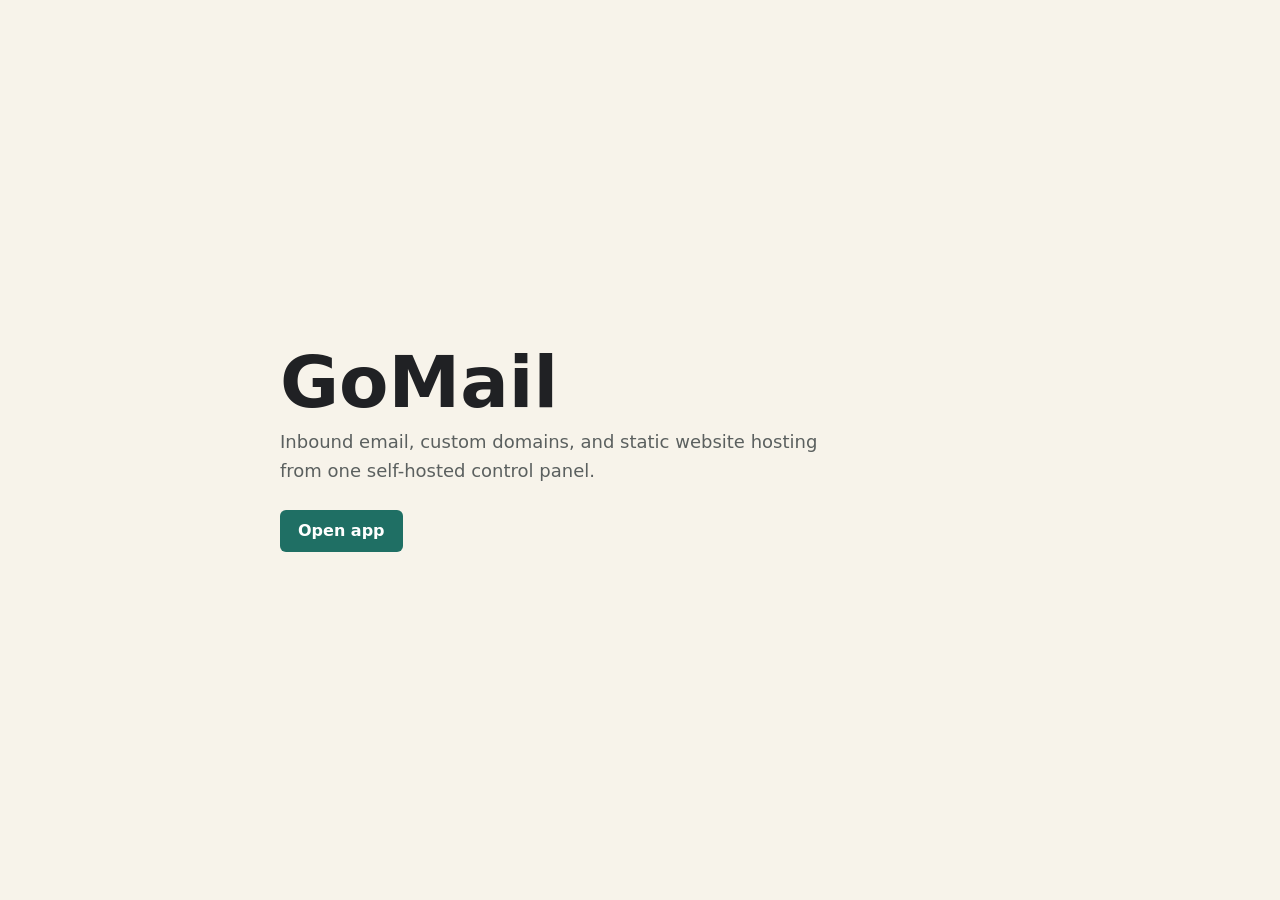
==== landing/index.html @ 21f45a92 "feat: workspace/teams, landing page, SaaS domain routing, and various fixes - Add Teams/Workspace fe" ====
<!doctype html>
<html lang="en">
  <head>
    <meta charset="utf-8">
    <meta name="viewport" content="width=device-width, initial-scale=1">
    <title>GoMail</title>
    <style>
      :root {
        color-scheme: light;
        font-family: Inter, ui-sans-serif, system-ui, -apple-system, BlinkMacSystemFont, "Segoe UI", sans-serif;
        background: #f7f3ea;
        color: #202124;
      }
      body {
        margin: 0;
        min-height: 100vh;
        display: grid;
        place-items: center;
      }
      main {
        width: min(720px, calc(100% - 40px));
      }
      h1 {
        margin: 0 0 12px;
        font-size: 72px;
        line-height: 0.95;
        letter-spacing: 0;
      }
      p {
        margin: 0 0 24px;
        max-width: 560px;
        color: #5b605f;
        font-size: 18px;
        line-height: 1.6;
      }
      a {
        display: inline-flex;
        align-items: center;
        min-height: 42px;
        padding: 0 18px;
        border-radius: 6px;
        background: #1f6f64;
        color: white;
        font-weight: 700;
        text-decoration: none;
      }
      @media (max-width: 560px) {
        h1 {
          font-size: 44px;
        }
        p {
          font-size: 16px;
        }
      }
    </style>
  </head>
  <body>
    <main>
      <h1>GoMail</h1>
      <p>Inbound email, custom domains, and static website hosting from one self-hosted control panel.</p>
      <a href="/app/">Open app</a>
    </main>
  </body>
</html>
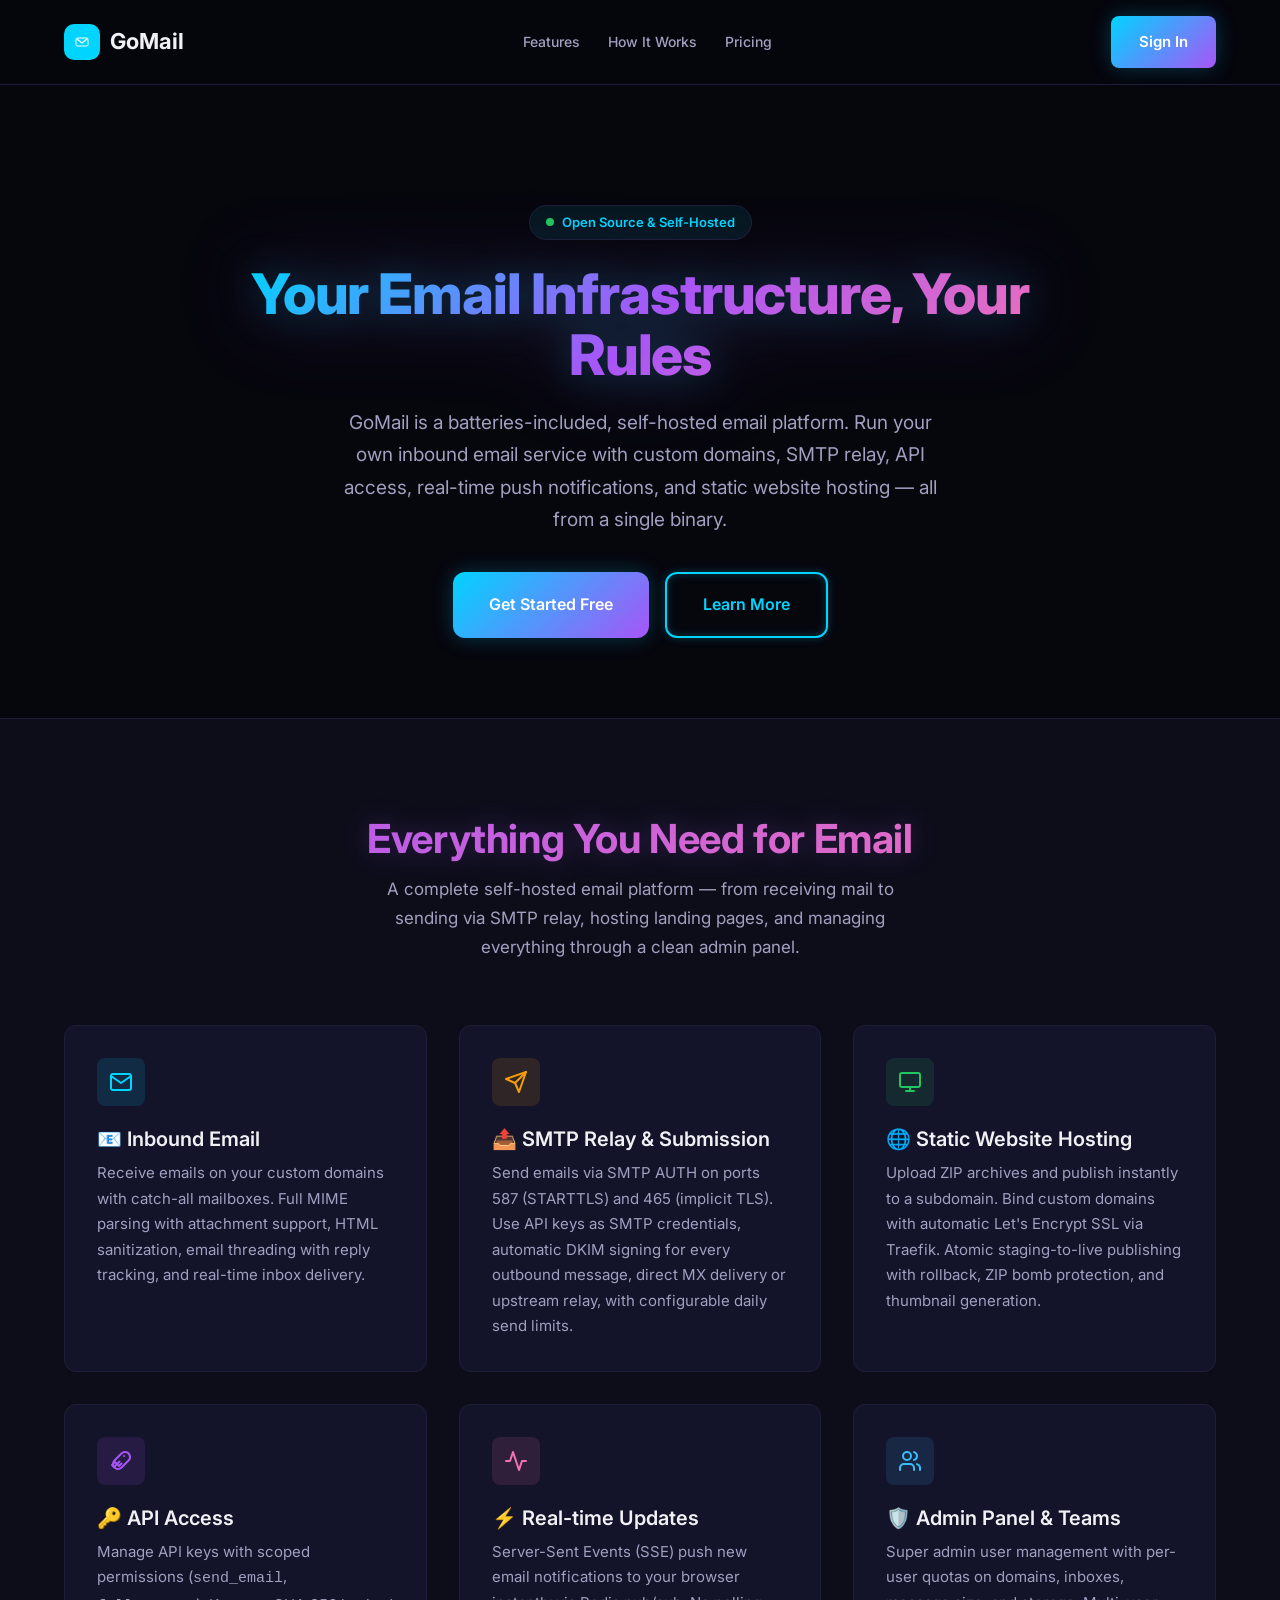
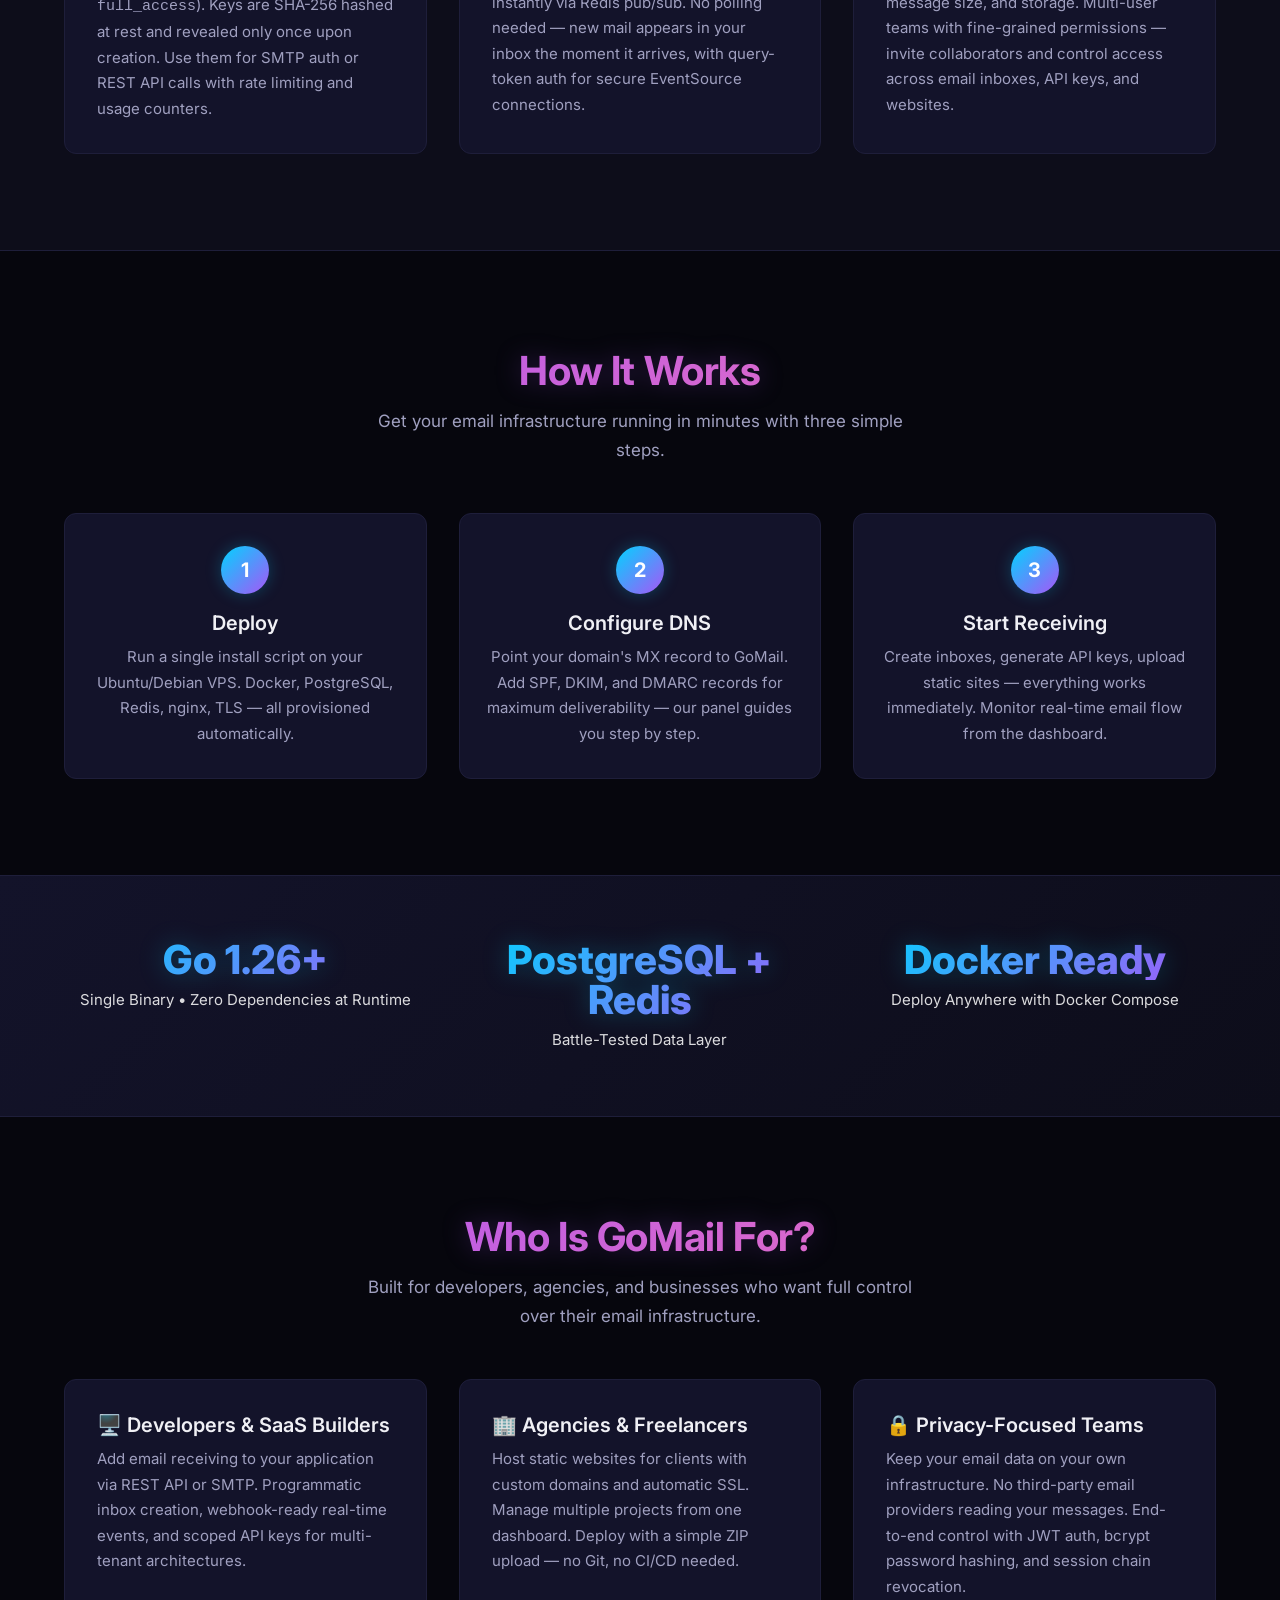
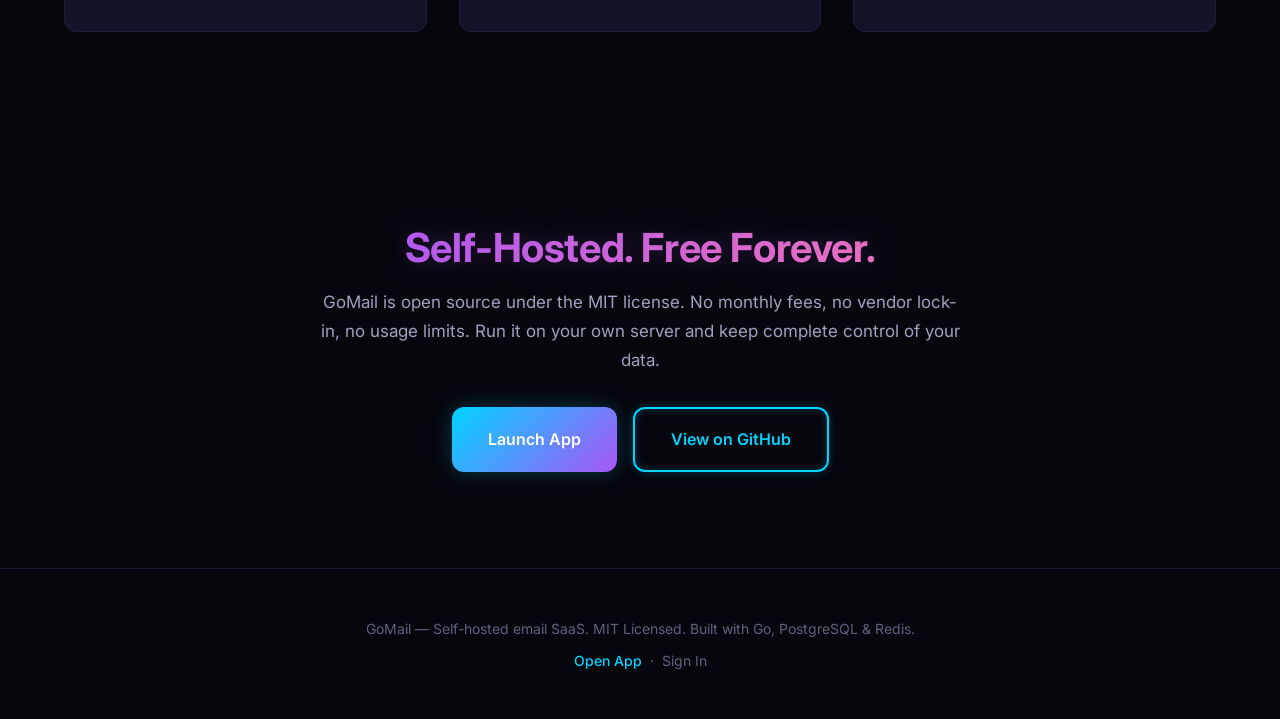
==== commit 4cecbd8b: "landing page dark theme + neon gradient, teams feature, workspace join flow" ====
--- a/landing/index.html
+++ b/landing/index.html
@@ -1,64 +1,468 @@
 <!doctype html>
 <html lang="en">
-  <head>
-    <meta charset="utf-8">
-    <meta name="viewport" content="width=device-width, initial-scale=1">
-    <title>GoMail</title>
-    <style>
-      :root {
-        color-scheme: light;
-        font-family: Inter, ui-sans-serif, system-ui, -apple-system, BlinkMacSystemFont, "Segoe UI", sans-serif;
-        background: #f7f3ea;
-        color: #202124;
-      }
-      body {
-        margin: 0;
-        min-height: 100vh;
-        display: grid;
-        place-items: center;
-      }
-      main {
-        width: min(720px, calc(100% - 40px));
-      }
-      h1 {
-        margin: 0 0 12px;
-        font-size: 72px;
-        line-height: 0.95;
-        letter-spacing: 0;
-      }
-      p {
-        margin: 0 0 24px;
-        max-width: 560px;
-        color: #5b605f;
-        font-size: 18px;
-        line-height: 1.6;
-      }
-      a {
-        display: inline-flex;
-        align-items: center;
-        min-height: 42px;
-        padding: 0 18px;
-        border-radius: 6px;
-        background: #1f6f64;
-        color: white;
-        font-weight: 700;
-        text-decoration: none;
-      }
-      @media (max-width: 560px) {
-        h1 {
-          font-size: 44px;
-        }
-        p {
-          font-size: 16px;
-        }
-      }
-    </style>
-  </head>
-  <body>
-    <main>
-      <h1>GoMail</h1>
-      <p>Inbound email, custom domains, and static website hosting from one self-hosted control panel.</p>
-      <a href="/app/">Open app</a>
-    </main>
-  </body>
+<head>
+<meta charset="utf-8">
+<meta name="viewport" content="width=device-width, initial-scale=1">
+<title>GoMail — Self-Hosted Email SaaS</title>
+<meta name="description" content="Self-hosted email platform with custom domains, catch-all mailboxes, SMTP relay, API keys, real-time notifications, and static website hosting.">
+<link rel="preconnect" href="https://fonts.googleapis.com">
+<link rel="preconnect" href="https://fonts.gstatic.com" crossorigin>
+<link href="https://fonts.googleapis.com/css2?family=Inter:wght@400;500;600;700;800&display=swap" rel="stylesheet">
+<style>
+/* ===== Reset & Variables ===== */
+*,*::before,*::after{box-sizing:border-box;margin:0;padding:0}
+:root{
+  --c-bg:#06060d;
+  --c-surface:#0d0d1a;
+  --c-surface2:#13132a;
+  --c-border:#1e1e3a;
+  --c-border-light:#252545;
+  --c-text:#f0f0f5;
+  --c-text2:#a0a0c0;
+  --c-text3:#606080;
+  --c-primary:#00d4ff;
+  --c-primary-hover:#33ddff;
+  --c-primary-glow:rgba(0,212,255,.25);
+  --c-primary-light:rgba(0,212,255,.08);
+  --c-accent:#a855f7;
+  --c-accent-glow:rgba(168,85,247,.25);
+  --c-success:#22c55e;
+  --c-warning:#f59e0b;
+  --c-neon-1:#00d4ff;
+  --c-neon-2:#a855f7;
+  --c-neon-3:#f472b6;
+  --radius:12px;
+  --radius-sm:8px;
+  --max-w:1152px;
+  scroll-behavior:smooth;
+}
+html{font-size:16px;-webkit-font-smoothing:antialiased}
+body{
+  font-family:'Inter',-apple-system,BlinkMacSystemFont,'Segoe UI',sans-serif;
+  background:var(--c-bg);color:var(--c-text);line-height:1.6;
+  overflow-x:hidden;
+}
+
+/* ===== Typography ===== */
+h1{font-size:clamp(36px,5vw,56px);font-weight:800;line-height:1.1;letter-spacing:-0.02em}
+h2{font-size:clamp(28px,4vw,40px);font-weight:700;line-height:1.2;letter-spacing:-0.01em}
+h3{font-size:20px;font-weight:600;line-height:1.3;color:var(--c-text)}
+p{color:var(--c-text2);font-size:17px;line-height:1.7}
+
+/* ===== Neon Gradient Text ===== */
+.neon-text{
+  background:linear-gradient(135deg,var(--c-neon-1) 0%,var(--c-neon-2) 50%,var(--c-neon-3) 100%);
+  -webkit-background-clip:text;
+  -webkit-text-fill-color:transparent;
+  background-clip:text;
+  filter:drop-shadow(0 0 20px var(--c-primary-glow)) drop-shadow(0 0 40px var(--c-accent-glow));
+}
+.neon-text-sub{
+  background:linear-gradient(135deg,var(--c-neon-2) 0%,var(--c-neon-3) 100%);
+  -webkit-background-clip:text;
+  -webkit-text-fill-color:transparent;
+  background-clip:text;
+  filter:drop-shadow(0 0 12px var(--c-accent-glow));
+}
+
+/* ===== Layout ===== */
+.container{width:min(var(--max-w),100% - 48px);margin:0 auto}
+.section{padding:96px 0}
+
+/* ===== Buttons ===== */
+.btn{
+  display:inline-flex;align-items:center;gap:8px;
+  padding:14px 28px;font-size:15px;font-weight:600;
+  border-radius:var(--radius-sm);text-decoration:none;
+  transition:all 0.25s;cursor:pointer;border:none;
+  white-space:nowrap;
+}
+.btn-primary{
+  background:linear-gradient(135deg,var(--c-neon-1),var(--c-neon-2));
+  color:#fff;box-shadow:0 0 20px var(--c-primary-glow);
+}
+.btn-primary:hover{
+  transform:translateY(-2px);
+  box-shadow:0 0 30px var(--c-primary-glow),0 0 60px var(--c-accent-glow);
+}
+.btn-outline{
+  background:transparent;color:var(--c-primary);
+  border:2px solid var(--c-primary);
+  box-shadow:0 0 8px var(--c-primary-glow),inset 0 0 8px var(--c-primary-glow);
+}
+.btn-outline:hover{
+  background:var(--c-primary-light);
+  box-shadow:0 0 20px var(--c-primary-glow),inset 0 0 16px var(--c-primary-glow);
+}
+.btn-lg{padding:18px 36px;font-size:16px;border-radius:var(--radius)}
+
+/* ===== Header ===== */
+.header{
+  position:sticky;top:0;z-index:100;
+  background:rgba(6,6,13,.88);backdrop-filter:blur(16px);
+  border-bottom:1px solid var(--c-border);
+}
+.header .container{
+  display:flex;align-items:center;justify-content:space-between;
+  padding:16px 0;
+}
+.logo{
+  display:flex;align-items:center;gap:10px;
+  font-size:22px;font-weight:700;color:var(--c-text);
+  text-decoration:none;
+}
+.logo-icon{
+  width:36px;height:36px;background:var(--c-primary);
+  border-radius:10px;display:grid;place-items:center;
+}
+.logo-icon svg{width:20px;height:20px}
+.header-cta{display:flex;align-items:center;gap:12px}
+.header-link{font-size:14px;font-weight:500;color:var(--c-text2);text-decoration:none;padding:8px 12px;border-radius:6px;transition:all .15s}
+.header-link:hover{color:var(--c-text);background:var(--c-border)}
+
+/* ===== Hero ===== */
+.hero{padding:120px 0 80px;text-align:center}
+.hero .container{max-width:800px}
+.hero-badge{
+  display:inline-flex;align-items:center;gap:8px;
+  padding:6px 16px;background:var(--c-primary-light);
+  color:var(--c-primary);font-size:13px;font-weight:600;
+  border-radius:99px;margin-bottom:24px;
+  border:1px solid var(--c-border);
+}
+.hero-badge-dot{width:8px;height:8px;background:var(--c-success);border-radius:50%}
+.hero h1{margin-bottom:20px}
+.hero p{font-size:19px;max-width:600px;margin:0 auto 36px}
+.hero-actions{display:flex;gap:16px;justify-content:center;flex-wrap:wrap}
+
+/* ===== Features ===== */
+.features-section{background:var(--c-surface);border-top:1px solid var(--c-border);border-bottom:1px solid var(--c-border)}
+.features-section .section-header{text-align:center;margin-bottom:64px}
+.features-section .section-header p{max-width:560px;margin:12px auto 0}
+.features-grid{
+  display:grid;grid-template-columns:repeat(auto-fit,minmax(320px,1fr));
+  gap:32px;
+}
+.feature-card{
+  padding:32px;background:var(--c-surface2);border-radius:var(--radius);
+  border:1px solid var(--c-border);transition:transform .2s,box-shadow .2s,border-color .2s;
+}
+.feature-card:hover{
+  transform:translateY(-2px);
+  border-color:var(--c-primary);
+  box-shadow:0 0 24px var(--c-primary-glow);
+}
+.feature-icon{
+  width:48px;height:48px;border-radius:var(--radius-sm);
+  display:grid;place-items:center;margin-bottom:20px;
+}
+.feature-icon.mail{background:rgba(0,212,255,.12);color:#00d4ff}
+.feature-icon.smtp{background:rgba(245,158,11,.12);color:#f59e0b}
+.feature-icon.site{background:rgba(34,197,94,.12);color:#22c55e}
+.feature-icon.api{background:rgba(168,85,247,.12);color:#a855f7}
+.feature-icon.realtime{background:rgba(244,114,182,.12);color:#f472b6}
+.feature-icon.admin{background:rgba(56,189,248,.12);color:#38bdf8}
+.feature-card h3{margin-bottom:8px}
+.feature-card p{font-size:15px;color:var(--c-text2)}
+
+/* ===== How It Works ===== */
+.steps{display:grid;grid-template-columns:repeat(3,1fr);gap:32px;margin-top:48px}
+.step{
+  text-align:center;padding:32px 24px;
+  background:var(--c-surface2);border-radius:var(--radius);
+  border:1px solid var(--c-border);
+}
+.step-number{
+  width:48px;height:48px;border-radius:50%;
+  background:linear-gradient(135deg,var(--c-neon-1),var(--c-neon-2));
+  color:#fff;
+  display:grid;place-items:center;
+  font-size:20px;font-weight:700;
+  margin:0 auto 16px;
+  box-shadow:0 0 16px var(--c-primary-glow);
+}
+.step h3{margin-bottom:8px}
+.step p{font-size:15px}
+
+/* ===== Stats ===== */
+.stats{
+  background:linear-gradient(135deg,var(--c-surface2),var(--c-surface));
+  color:#fff;padding:64px 0;
+  border-top:1px solid var(--c-border);
+  border-bottom:1px solid var(--c-border);
+}
+.stats-grid{display:grid;grid-template-columns:repeat(3,1fr);gap:32px;text-align:center}
+.stat-number{
+  font-size:40px;font-weight:800;line-height:1;
+  background:linear-gradient(135deg,var(--c-neon-1),var(--c-neon-2));
+  -webkit-background-clip:text;
+  -webkit-text-fill-color:transparent;
+  background-clip:text;
+  filter:drop-shadow(0 0 12px var(--c-primary-glow));
+}
+.stat-label{font-size:15px;opacity:.85;margin-top:8px}
+
+/* ===== CTA ===== */
+.cta{text-align:center}
+.cta .container{max-width:640px}
+.cta h2{margin-bottom:16px}
+.cta p{margin-bottom:32px}
+
+/* ===== Footer ===== */
+.footer{
+  border-top:1px solid var(--c-border);
+  padding:48px 0;text-align:center;
+}
+.footer p{font-size:14px;color:var(--c-text3)}
+
+/* ===== Responsive ===== */
+@media(max-width:768px){
+  .section{padding:64px 0}
+  .hero{padding:80px 0 48px}
+  .steps{grid-template-columns:1fr}
+  .stats-grid{grid-template-columns:1fr;gap:24px}
+  .header-nav{display:none}
+}
+@media(max-width:480px){
+  .container{width:calc(100% - 32px)}
+  .features-grid{grid-template-columns:1fr}
+  .hero-actions{flex-direction:column;align-items:center}
+}
+</style>
+</head>
+<body>
+
+<!-- Header -->
+<header class="header">
+  <div class="container">
+    <a href="#" class="logo">
+      <span class="logo-icon">
+        <svg width="20" height="20" viewBox="0 0 40 40" fill="none">
+          <path d="M10 14L20 22L30 14" stroke="white" stroke-width="2.5" stroke-linecap="round" stroke-linejoin="round"/>
+          <rect x="8" y="12" width="24" height="16" rx="3" stroke="white" stroke-width="2"/>
+        </svg>
+      </span>
+      GoMail
+    </a>
+    <nav class="header-nav">
+      <a href="#features" class="header-link">Features</a>
+      <a href="#how-it-works" class="header-link">How It Works</a>
+      <a href="#pricing" class="header-link">Pricing</a>
+    </nav>
+    <div class="header-cta">
+      <a href="/app/login.html" class="btn btn-primary">Sign In</a>
+    </div>
+  </div>
+</header>
+
+<!-- Hero -->
+<section class="hero">
+  <div class="container">
+    <div class="hero-badge">
+      <span class="hero-badge-dot"></span>
+      Open Source &amp; Self-Hosted
+    </div>
+    <h1 class="neon-text">Your Email Infrastructure, Your Rules</h1>
+    <p>
+      GoMail is a batteries-included, self-hosted email platform. Run your own inbound email service with custom domains, SMTP relay, API access, real-time push notifications, and static website hosting — all from a single binary.
+    </p>
+    <div class="hero-actions">
+      <a href="/app/" class="btn btn-primary btn-lg">Get Started Free</a>
+      <a href="#features" class="btn btn-outline btn-lg">Learn More</a>
+    </div>
+  </div>
+</section>
+
+<!-- Features -->
+<section class="features-section" id="features">
+  <div class="container section">
+    <div class="section-header">
+      <h2 class="neon-text-sub">Everything You Need for Email</h2>
+      <p>A complete self-hosted email platform — from receiving mail to sending via SMTP relay, hosting landing pages, and managing everything through a clean admin panel.</p>
+    </div>
+    <div class="features-grid">
+
+      <!-- Inbound Email -->
+      <div class="feature-card">
+        <div class="feature-icon mail">
+          <svg width="24" height="24" viewBox="0 0 24 24" fill="none" stroke="currentColor" stroke-width="2" stroke-linecap="round" stroke-linejoin="round">
+            <path d="M4 4h16c1.1 0 2 .9 2 2v12c0 1.1-.9 2-2 2H4c-1.1 0-2-.9-2-2V6c0-1.1.9-2 2-2z"/>
+            <polyline points="22,6 12,13 2,6"/>
+          </svg>
+        </div>
+        <h3>📧 Inbound Email</h3>
+        <p>
+          Receive emails on your custom domains with catch-all mailboxes. Full MIME parsing with attachment support, HTML sanitization, email threading with reply tracking, and real-time inbox delivery.
+        </p>
+      </div>
+
+      <!-- SMTP Relay -->
+      <div class="feature-card">
+        <div class="feature-icon smtp">
+          <svg width="24" height="24" viewBox="0 0 24 24" fill="none" stroke="currentColor" stroke-width="2" stroke-linecap="round" stroke-linejoin="round">
+            <line x1="22" y1="2" x2="11" y2="13"/><polygon points="22 2 15 22 11 13 2 9 22 2"/>
+          </svg>
+        </div>
+        <h3>📤 SMTP Relay &amp; Submission</h3>
+        <p>
+          Send emails via SMTP AUTH on ports 587 (STARTTLS) and 465 (implicit TLS). Use API keys as SMTP credentials, automatic DKIM signing for every outbound message, direct MX delivery or upstream relay, with configurable daily send limits.
+        </p>
+      </div>
+
+      <!-- Static Websites -->
+      <div class="feature-card">
+        <div class="feature-icon site">
+          <svg width="24" height="24" viewBox="0 0 24 24" fill="none" stroke="currentColor" stroke-width="2" stroke-linecap="round" stroke-linejoin="round">
+            <rect x="2" y="3" width="20" height="14" rx="2" ry="2"/><line x1="8" y1="21" x2="16" y2="21"/><line x1="12" y1="17" x2="12" y2="21"/>
+          </svg>
+        </div>
+        <h3>🌐 Static Website Hosting</h3>
+        <p>
+          Upload ZIP archives and publish instantly to a subdomain. Bind custom domains with automatic Let's Encrypt SSL via Traefik. Atomic staging-to-live publishing with rollback, ZIP bomb protection, and thumbnail generation.
+        </p>
+      </div>
+
+      <!-- API Keys -->
+      <div class="feature-card">
+        <div class="feature-icon api">
+          <svg width="24" height="24" viewBox="0 0 24 24" fill="none" stroke="currentColor" stroke-width="2" stroke-linecap="round" stroke-linejoin="round">
+            <path d="M15 7h.01"/><path d="M10.5 12.5L8 15l-2-2-3 3 2 2 3-3 2 2 2.5-2.5"/>
+            <path d="M16 3a5 5 0 0 1 3.54 8.54l-7 7A5 5 0 0 1 5.46 11.46l7-7A5 5 0 0 1 16 3Z"/>
+          </svg>
+        </div>
+        <h3>🔑 API Access</h3>
+        <p>
+          Manage API keys with scoped permissions (<code>send_email</code>, <code>full_access</code>). Keys are SHA-256 hashed at rest and revealed only once upon creation. Use them for SMTP auth or REST API calls with rate limiting and usage counters.
+        </p>
+      </div>
+
+      <!-- Realtime -->
+      <div class="feature-card">
+        <div class="feature-icon realtime">
+          <svg width="24" height="24" viewBox="0 0 24 24" fill="none" stroke="currentColor" stroke-width="2" stroke-linecap="round" stroke-linejoin="round">
+            <polyline points="22 12 18 12 15 21 9 3 6 12 2 12"/>
+          </svg>
+        </div>
+        <h3>⚡ Real-time Updates</h3>
+        <p>
+          Server-Sent Events (SSE) push new email notifications to your browser instantly via Redis pub/sub. No polling needed — new mail appears in your inbox the moment it arrives, with query-token auth for secure EventSource connections.
+        </p>
+      </div>
+
+      <!-- Admin Panel -->
+      <div class="feature-card">
+        <div class="feature-icon admin">
+          <svg width="24" height="24" viewBox="0 0 24 24" fill="none" stroke="currentColor" stroke-width="2" stroke-linecap="round" stroke-linejoin="round">
+            <path d="M16 21v-2a4 4 0 0 0-4-4H6a4 4 0 0 0-4 4v2"/><circle cx="9" cy="7" r="4"/>
+            <path d="M22 21v-2a4 4 0 0 0-3-3.87"/><path d="M16 3.13a4 4 0 0 1 0 7.75"/>
+          </svg>
+        </div>
+        <h3>🛡️ Admin Panel &amp; Teams</h3>
+        <p>
+          Super admin user management with per-user quotas on domains, inboxes, message size, and storage. Multi-user teams with fine-grained permissions — invite collaborators and control access across email inboxes, API keys, and websites.
+        </p>
+      </div>
+
+    </div>
+  </div>
+</section>
+
+<!-- How It Works -->
+<section class="section" id="how-it-works">
+  <div class="container">
+    <div class="section-header" style="text-align:center;margin-bottom:48px">
+      <h2 class="neon-text-sub">How It Works</h2>
+      <p style="max-width:560px;margin:12px auto 0">Get your email infrastructure running in minutes with three simple steps.</p>
+    </div>
+    <div class="steps">
+      <div class="step">
+        <div class="step-number">1</div>
+        <h3>Deploy</h3>
+        <p>Run a single install script on your Ubuntu/Debian VPS. Docker, PostgreSQL, Redis, nginx, TLS — all provisioned automatically.</p>
+      </div>
+      <div class="step">
+        <div class="step-number">2</div>
+        <h3>Configure DNS</h3>
+        <p>Point your domain's MX record to GoMail. Add SPF, DKIM, and DMARC records for maximum deliverability — our panel guides you step by step.</p>
+      </div>
+      <div class="step">
+        <div class="step-number">3</div>
+        <h3>Start Receiving</h3>
+        <p>Create inboxes, generate API keys, upload static sites — everything works immediately. Monitor real-time email flow from the dashboard.</p>
+      </div>
+    </div>
+  </div>
+</section>
+
+<!-- Stats -->
+<section class="stats">
+  <div class="container">
+    <div class="stats-grid">
+      <div>
+        <div class="stat-number">Go 1.26+</div>
+        <div class="stat-label">Single Binary • Zero Dependencies at Runtime</div>
+      </div>
+      <div>
+        <div class="stat-number">PostgreSQL + Redis</div>
+        <div class="stat-label">Battle-Tested Data Layer</div>
+      </div>
+      <div>
+        <div class="stat-number">Docker Ready</div>
+        <div class="stat-label">Deploy Anywhere with Docker Compose</div>
+      </div>
+    </div>
+  </div>
+</section>
+
+<!-- Use Cases -->
+<section class="section">
+  <div class="container">
+    <div class="section-header" style="text-align:center;margin-bottom:48px">
+      <h2 class="neon-text-sub">Who Is GoMail For?</h2>
+      <p style="max-width:560px;margin:12px auto 0">Built for developers, agencies, and businesses who want full control over their email infrastructure.</p>
+    </div>
+    <div class="features-grid">
+      <div class="feature-card">
+        <h3>🖥️ Developers &amp; SaaS Builders</h3>
+        <p>Add email receiving to your application via REST API or SMTP. Programmatic inbox creation, webhook-ready real-time events, and scoped API keys for multi-tenant architectures.</p>
+      </div>
+      <div class="feature-card">
+        <h3>🏢 Agencies &amp; Freelancers</h3>
+        <p>Host static websites for clients with custom domains and automatic SSL. Manage multiple projects from one dashboard. Deploy with a simple ZIP upload — no Git, no CI/CD needed.</p>
+      </div>
+      <div class="feature-card">
+        <h3>🔒 Privacy-Focused Teams</h3>
+        <p>Keep your email data on your own infrastructure. No third-party email providers reading your messages. End-to-end control with JWT auth, bcrypt password hashing, and session chain revocation.</p>
+      </div>
+    </div>
+  </div>
+</section>
+
+<!-- CTA -->
+<section class="section cta" id="pricing">
+  <div class="container">
+    <h2 class="neon-text-sub">Self-Hosted. Free Forever.</h2>
+    <p>
+      GoMail is open source under the MIT license. No monthly fees, no vendor lock-in, no usage limits. Run it on your own server and keep complete control of your data.
+    </p>
+    <div style="display:flex;gap:16px;justify-content:center;flex-wrap:wrap">
+      <a href="/app/" class="btn btn-primary btn-lg">Launch App</a>
+      <a href="https://github.com" class="btn btn-outline btn-lg" target="_blank" rel="noopener">View on GitHub</a>
+    </div>
+  </div>
+</section>
+
+<!-- Footer -->
+<footer class="footer">
+  <div class="container">
+    <p>GoMail — Self-hosted email SaaS. MIT Licensed. Built with Go, PostgreSQL &amp; Redis.</p>
+    <p style="margin-top:8px">
+      <a href="/app/" style="color:var(--c-primary);text-decoration:none;font-weight:500">Open App</a>
+      &nbsp;·&nbsp;
+      <a href="/app/login.html" style="color:var(--c-text3);text-decoration:none">Sign In</a>
+    </p>
+  </div>
+</footer>
+
+</body>
 </html>
